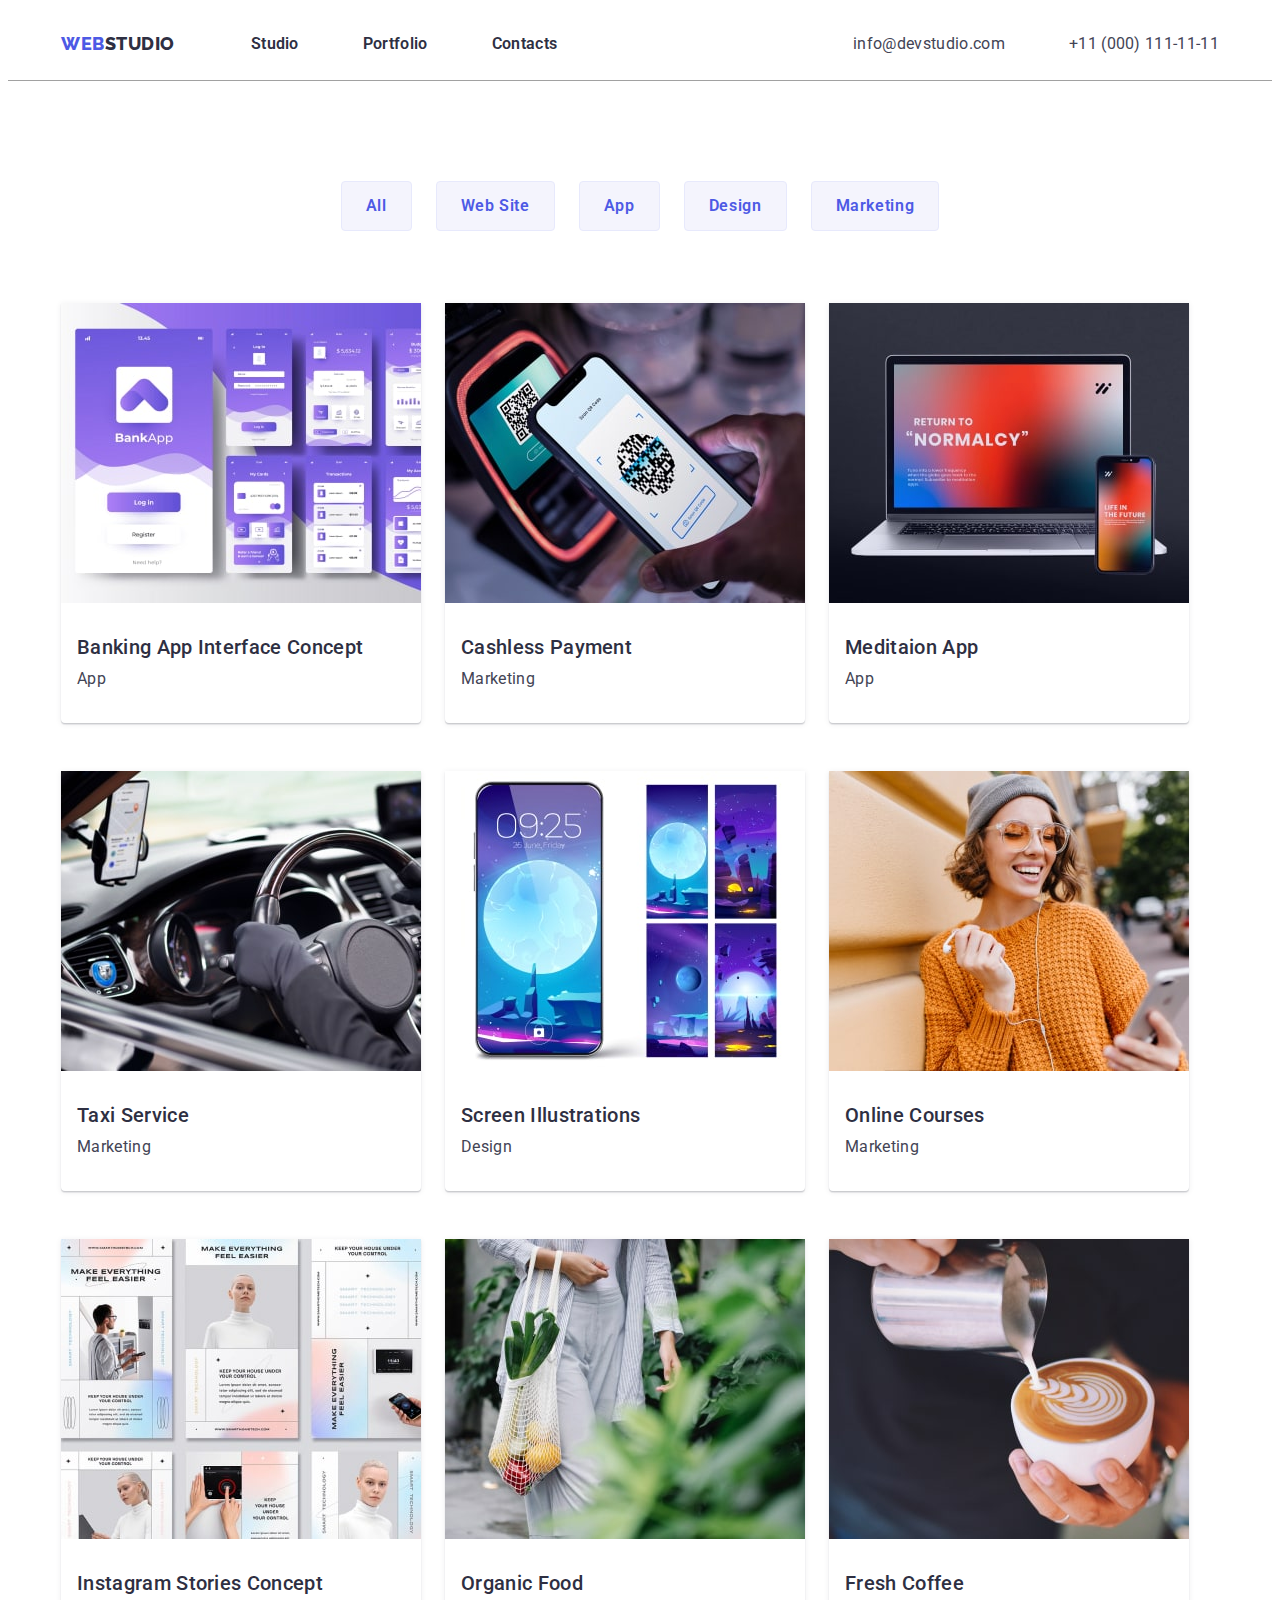
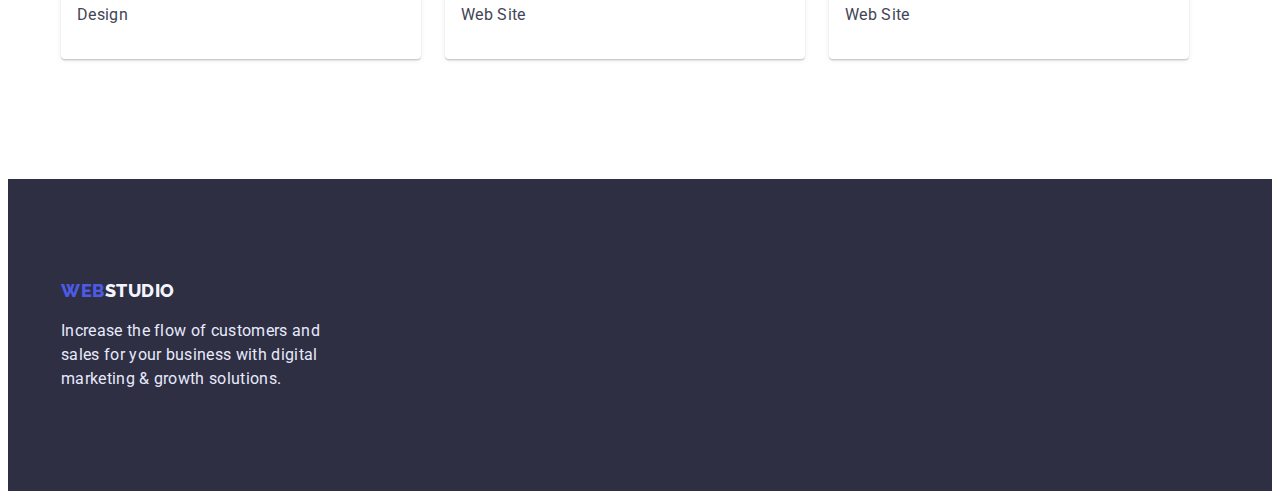
==== portfolio.html @ 4dc15dc6 "create" ====
<!DOCTYPE html>
<html lang="en">
  <head>
    <meta charset="UTF-8" />
    <meta http-equiv="X-UA-Compatible" content="IE=edge" />
    <meta name="viewport" content="width=device-width, initial-scale=1.0" />
    <title>Document</title>
    <link rel="preconnect" href="https://fonts.googleapis.com" />
    <link rel="preconnect" href="https://fonts.gstatic.com" crossorigin />
    <link
      href="https://fonts.googleapis.com/css2?family=Raleway:wght@800&family=Roboto:wght@400;500;700;900&display=swap"
      rel="stylesheet"
    />
    <link
      rel="stylesheet"
      href="https://cdnjs.cloudflare.com/ajax/libs/modern-normalize/1.1.0/modern-normalize.min.css"
      integrity="sha512-wpPYUAdjBVSE4KJnH1VR1HeZfpl1ub8YT/NKx4PuQ5NmX2tKuGu6U/JRp5y+Y8XG2tV+wKQpNHVUX03MfMFn9Q=="
      crossorigin="anonymous"
      referrerpolicy="no-referrer"
    />
    <link rel="stylesheet" href="css/styles.css" />
  </head>

  <body>
    <header class="header">
      <div class="container header-container">
        <nav class="nav-menu">
          <a href="./index.html" class="logo link"
            ><span class="accent">Web</span>Studio</a
          >
          <ul class="menu list">
            <li class="menu-item">
              <a href="./index.html" class="menu-item-link link">Studio</a>
            </li>
            <li class="menu-item">
              <a href="./portfolio.html" class="menu-item-link link"
                >Portfolio</a
              >
            </li>
            <li class="menu-item">
              <a href="#" class="menu-item-link link">Contacts</a>
            </li>
          </ul>
        </nav>
        <address class="address">
          <ul class="contact list">
            <li class="contact-item">
              <a href="mailto:info@devstudio.com" class="contact-item-link link"
                >info@devstudio.com</a
              >
            </li>
            <li class="contact-item">
              <a href="tel:+110001111111" class="contact-item-link link"
                >+11 (000) 111-11-11</a
              >
            </li>
          </ul>
        </address>
      </div>
    </header>
    <main>
      <section class="filter">
        <div class="container">
          <ul class="filter-list list">
            <li class="filter-list-item">
              <button type="button" class="btn-filter">All</button>
            </li>
            <li class="filter-list-item">
              <button type="button" class="btn-filter">Web Site</button>
            </li>
            <li class="filter-list-item">
              <button type="button" class="btn-filter">App</button>
            </li>
            <li class="filter-list-item">
              <button type="button" class="btn-filter">Design</button>
            </li>
            <li class="filter-list-item">
              <button type="button" class="btn-filter">Marketing</button>
            </li>
          </ul>

          <ul class="list wrap">
            <li class="card filter-card-width">
              <img
                src="images/banking-app-interface-concept.jpg"
                alt=""
                class="img"
                width="360"
              />
              <div class="text-filter-card">
                <h3 class="list-title">Banking App Interface Concept</h3>
                <p class="text">App</p>
              </div>
            </li>
            <li class="card filter-card-width">
              <img
                src="images/cashless-payment.jpg"
                alt=""
                class="img"
                width="360"
              />
              <div class="text-filter-card">
                <h3 class="list-title">Cashless Payment</h3>
                <p class="text">Marketing</p>
              </div>
            </li>
            <li class="card filter-card-width">
              <img
                src="images/meditaion-app.jpg"
                alt=""
                class="img"
                width="360"
              />
              <div class="text-filter-card">
                <h3 class="list-title">Meditaion App</h3>
                <p class="text">App</p>
              </div>
            </li>
            <li class="card filter-card-width">
              <img
                src="images/taxi-service.jpg"
                alt=""
                class="img"
                width="360"
              />
              <div class="text-filter-card">
                <h3 class="list-title">Taxi Service</h3>
                <p class="text">Marketing</p>
              </div>
            </li>
            <li class="card filter-card-width">
              <img
                src="images/screen-illustrations.jpg"
                alt=""
                class="img"
                width="360"
              />
              <div class="text-filter-card">
                <h3 class="list-title">Screen Illustrations</h3>
                <p class="text">Design</p>
              </div>
            </li>
            <li class="card filter-card-width">
              <img
                src="images/online-courses.jpg"
                alt=""
                class="img"
                width="360"
              />
              <div class="text-filter-card">
                <h3 class="list-title">Online Courses</h3>
                <p class="text">Marketing</p>
              </div>
            </li>
            <li class="card filter-card-width">
              <img
                src="images/instagram-stories-concept.jpg"
                alt=""
                class="img"
                width="360"
              />
              <div class="text-filter-card">
                <h3 class="list-title">Instagram Stories Concept</h3>
                <p class="text">Design</p>
              </div>
            </li>
            <li class="card filter-card-width">
              <img
                src="images/organic-food.jpg"
                alt=""
                class="img"
                width="360"
              />
              <div class="text-filter-card">
                <h3 class="list-title">Organic Food</h3>
                <p class="text">Web Site</p>
              </div>
            </li>
            <li class="card filter-card-width">
              <img
                src="images/fresh-coffee.jpg"
                alt=""
                class="img"
                width="360"
              />
              <div class="text-filter-card">
                <h3 class="list-title">Fresh Coffee</h3>
                <p class="text">Web Site</p>
              </div>
            </li>
          </ul>
        </div>
      </section>
    </main>
    <footer class="footer">
      <div class="container">
        <a href="./index.html" class="logo link"
          ><span class="accent">Web</span
          ><span class="accent-light">Studio</span>
        </a>
        <p class="text footer-color-text">
          Increase the flow of customers and sales for your business with
          digital marketing & growth solutions.
        </p>
      </div>
    </footer>
  </body>
</html>
---- css/styles.css ----
/*========================UTILITY====================*/
:root {
  --main-dark-color: #2e2f42;
  --main-light-color: #f4f4fd;
  --color-hover-effect: #404bbf;
}
body {
  font-family: "Roboto", sans-serif;
  letter-spacing: 0.02em;
  color: #434455;
}

h1,
h2,
h3,
h4,
p {
  margin: 0;
}
ul,
ol {
  margin: 0;
  padding-left: 0;
}
button {
  cursor: pointer;
}

.list {
  list-style: none;
  display: flex;
  column-gap: 24px;
}
.link {
  text-decoration: none;
}

.visually-hidden {
  position: absolute;
  white-space: nowrap;
  width: 1px;
  height: 1px;
  overflow: hidden;
  border: 0;
  padding: 0;
  clip: rect(0 0 0 0);
  clip-path: inset(50%);
  margin: -1px;
}
.container {
  max-width: 1158px;
  margin: 0 auto;
  padding: 0 15px;
}
.section {
  padding-top: 120px;
  padding-bottom: 120px;
}
.section-img-only {
  padding-bottom: 120px;
}
.wrap {
  flex-wrap: wrap;
  margin-top: 72px;
  row-gap: 48px;
}
.img {
  display: block;
  height: auto;
}
/*========================/UTILITY====================*/

/*========================LOGO====================*/
.logo {
  font-family: "Raleway";
  font-weight: 800;
  font-size: 18px;
  line-height: 24px;
  letter-spacing: 0.03em;
  text-transform: uppercase;
  color: var(--main-dark-color);
}
.accent {
  color: #4d5ae5;
}
.accent-light {
  color: var(--main-light-color);
}
/*========================/LOGO====================*/

/*========================NAVIGATION====================*/
.header {
  border-bottom: 1px solid rgba(0, 0, 0, 0.368);
  padding: 24px 0;
}
.header-container {
  display: flex;
  /* justify-content: space-between; */
  align-items: center;
}
.nav-menu {
  display: flex;
}
.menu {
  display: flex;
  margin-left: 76px;
}
.menu-item:not(:first-child) {
  margin-left: 40px;
}
.menu-item-link {
  font-weight: 600;
  font-size: 16px;
  line-height: calc(24 / 16);
  color: var(--main-dark-color);
}
.menu-item-link:hover,
.menu-item-link:focus {
  color: var(--color-hover-effect);
  /* text-decoration: underline; */
}
.address {
  margin-left: auto;
}
.contact {
  display: flex;
}
.contact-item:first-child {
  margin-right: 40px;
}

.contact-item-link {
  font-style: normal;
  font-size: 16px;
  line-height: calc(24 / 16);
  color: #434455;
}
.contact-item-link:hover,
.contact-item-link:focus {
  color: var(--color-hover-effect);
}
/*========================/NAVIGATION====================*/

/*========================HERO====================*/

.hero {
  background-color: var(--main-dark-color);
  padding-top: 188px;
  padding-bottom: 188px;
}

.hero-title {
  font-weight: 600;
  font-size: 56px;
  line-height: calc(60 / 56);
  text-align: center;
  color: #ffffff;
  max-width: 490px;
  margin: 0 auto 48px auto;
}
.modal-btn {
  font-family: inherit;
  background-color: #4d5ae5;
  font-weight: 600;
  font-size: 16px;
  line-height: calc(19 / 16);
  letter-spacing: 0.04em;
  color: #ffffff;
  border-radius: 4px;
  padding: 16px 32px;
  min-width: 180px;
}
.modal-btn-center {
  text-align: center;
}
.modal-btn:hover,
.modal-btn:focus {
  background-color: var(--color-hover-effect);
}
/*========================/HERO====================*/

/*========================TEXT STYLE====================*/

.title {
  font-weight: 600;
  font-size: 36px;
  line-height: calc(40 / 36);
  text-align: center;
  text-transform: capitalize;
  margin-bottom: 72px;
  /* padding-top: 120px; */

  color: var(--main-dark-color);
}

.list-title {
  font-weight: 500;
  font-size: 20px;
  line-height: calc(24 / 20);
  color: var(--main-dark-color);
  margin-bottom: 8px;
}
.text {
  font-size: 16px;
  line-height: calc(24 / 16);
}

/*========================/TEXT STYLE====================*/

/*========================FILTER====================*/
.filter{
  padding-top: 100px;
  padding-bottom: 120px;
}

.filter-list {
  justify-content: center;
}
.btn-filter {
  font-family: inherit;
  font-weight: 600;
  font-size: 16px;
  line-height: calc(24 / 16);
  text-align: center;
  letter-spacing: 0.04em;
  color: #4d5ae5;
  background-color: var(--main-light-color);
  border: 1px solid #e7e9fc;
  border-radius: 4px;
  cursor: pointer;
  padding: 12px 24px;
}
.btn-filter:hover,
.btn-filter:focus {
  background: var(--color-hover-effect);
  color: #ffffff;
}
.text-filter-card {
  padding-left: 16px;
  padding-top: 32px;
  padding-bottom: 32px;
}
/*========================/FILTER====================*/

/*========================FOOTER====================*/
.footer {
  background-color: var(--main-dark-color);
  padding: 100px 0;
}
.footer-color-text {
  margin-top: 16px;
  color: #e7e9fc;
  width: 264px;
}
/*========================/FOOTER====================*/

/*========================TEAM CARD====================*/
.team-card-bg {
  background-color: var(--main-light-color);
}
.card {
  background-color: #fff;
  box-shadow: 0px 1px 6px rgba(46, 47, 66, 0.08),
    0px 1px 1px rgba(46, 47, 66, 0.16), 0px 2px 1px rgba(46, 47, 66, 0.08);
  border-radius: 0px 0px 4px 4px;
}
.team-card-width {
  flex-basis: calc((100% - 72px) / 4);
}
.filter-card-width {
  flex-basis: calc((100% - 96px) / 3);
}
.team-card-text {
  padding-top: 32px;
  padding-bottom: 32px;
  text-align: center;
}

/*========================/TEAM CARD====================*/
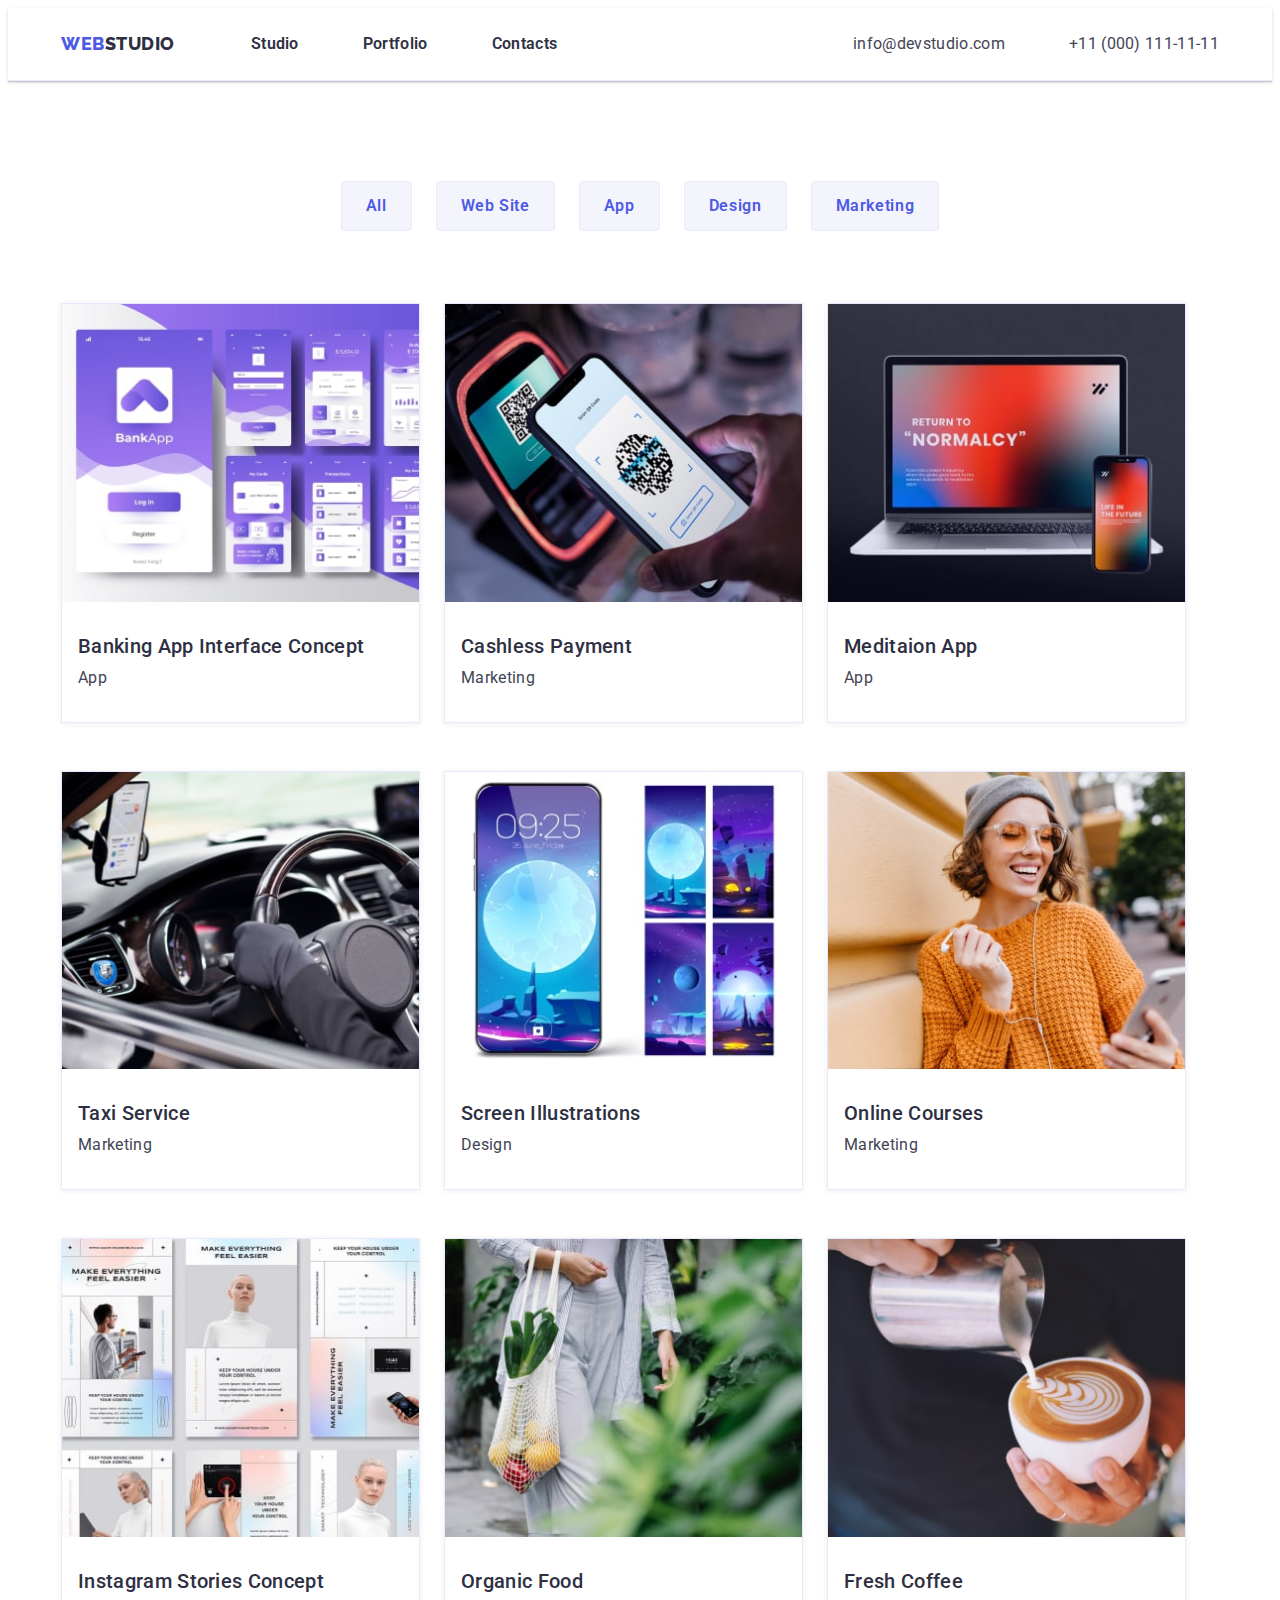
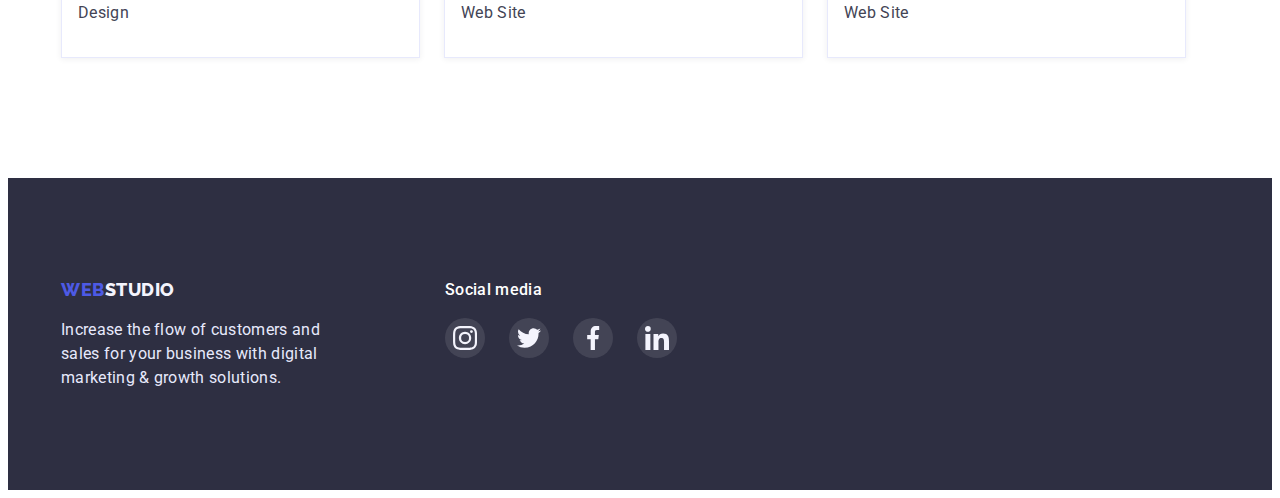
==== commit e468b9db: "finish" ====
--- a/portfolio.html
+++ b/portfolio.html
@@ -80,108 +80,108 @@
           </ul>
 
           <ul class="list wrap">
-            <li class="card filter-card-width">
+            <li class="card-filter">
               <img
                 src="images/banking-app-interface-concept.jpg"
                 alt=""
                 class="img"
-                width="360"
+                width="357"
               />
               <div class="text-filter-card">
                 <h3 class="list-title">Banking App Interface Concept</h3>
                 <p class="text">App</p>
               </div>
             </li>
-            <li class="card filter-card-width">
+            <li class="card-filter">
               <img
                 src="images/cashless-payment.jpg"
                 alt=""
                 class="img"
-                width="360"
+                width="357"
               />
               <div class="text-filter-card">
                 <h3 class="list-title">Cashless Payment</h3>
                 <p class="text">Marketing</p>
               </div>
             </li>
-            <li class="card filter-card-width">
+            <li class="card-filter">
               <img
                 src="images/meditaion-app.jpg"
                 alt=""
                 class="img"
-                width="360"
+                width="357"
               />
               <div class="text-filter-card">
                 <h3 class="list-title">Meditaion App</h3>
                 <p class="text">App</p>
               </div>
             </li>
-            <li class="card filter-card-width">
+            <li class="card-filter">
               <img
                 src="images/taxi-service.jpg"
                 alt=""
                 class="img"
-                width="360"
+                width="357"
               />
               <div class="text-filter-card">
                 <h3 class="list-title">Taxi Service</h3>
                 <p class="text">Marketing</p>
               </div>
             </li>
-            <li class="card filter-card-width">
+            <li class="card-filter">
               <img
                 src="images/screen-illustrations.jpg"
                 alt=""
                 class="img"
-                width="360"
+                width="357"
               />
               <div class="text-filter-card">
                 <h3 class="list-title">Screen Illustrations</h3>
                 <p class="text">Design</p>
               </div>
             </li>
-            <li class="card filter-card-width">
+            <li class="card-filter">
               <img
                 src="images/online-courses.jpg"
                 alt=""
                 class="img"
-                width="360"
+                width="357"
               />
               <div class="text-filter-card">
                 <h3 class="list-title">Online Courses</h3>
                 <p class="text">Marketing</p>
               </div>
             </li>
-            <li class="card filter-card-width">
+            <li class="card-filter">
               <img
                 src="images/instagram-stories-concept.jpg"
                 alt=""
                 class="img"
-                width="360"
+                width="357"
               />
               <div class="text-filter-card">
                 <h3 class="list-title">Instagram Stories Concept</h3>
                 <p class="text">Design</p>
               </div>
             </li>
-            <li class="card filter-card-width">
+            <li class="card-filter">
               <img
                 src="images/organic-food.jpg"
                 alt=""
                 class="img"
-                width="360"
+                width="357"
               />
               <div class="text-filter-card">
                 <h3 class="list-title">Organic Food</h3>
                 <p class="text">Web Site</p>
               </div>
             </li>
-            <li class="card filter-card-width">
+            <li class="card-filter">
               <img
                 src="images/fresh-coffee.jpg"
                 alt=""
                 class="img"
-                width="360"
+                width="357"
               />
               <div class="text-filter-card">
                 <h3 class="list-title">Fresh Coffee</h3>
@@ -192,17 +192,54 @@
         </div>
       </section>
     </main>
+  <!-- ========================FOOTER==================== -->
     <footer class="footer">
-      <div class="container">
-        <a href="./index.html" class="logo link"
-          ><span class="accent">Web</span
-          ><span class="accent-light">Studio</span>
-        </a>
-        <p class="text footer-color-text">
-          Increase the flow of customers and sales for your business with
-          digital marketing & growth solutions.
-        </p>
+      <div class="container footer-container">
+        <div>
+          <a href="./index.html" class="logo link"
+            ><span class="accent">Web</span
+            ><span class="accent-light">Studio</span>
+          </a>
+          <p class="text footer-color-text">
+            Increase the flow of customers and sales for your business with
+            digital marketing & growth solutions.
+          </p>
+        </div>
+        <div class="social-media">
+          <p class="media">Social media</p>
+          <ul class="list">
+            <li>
+              <a href="" class="footer-icon-container">
+                <svg height="24" width="24">
+                  <use href="./images/icons.svg#icon-instagram"></use>
+                </svg>
+              </a>
+            </li>
+            <li>
+              <a href="" class="footer-icon-container">
+                <svg height="24" width="24">
+                  <use href="./images/icons.svg#icon-twitter"></use>
+                </svg>
+              </a>
+            </li>
+            <li>
+              <a href="" class="footer-icon-container">
+                <svg height="24" width="24">
+                  <use href="./images/icons.svg#icon-facebook"></use>
+                </svg>
+              </a>
+            </li>
+            <li>
+              <a href="" class="footer-icon-container">
+                <svg height="24" width="24">
+                  <use href="./images/icons.svg#icon-linkedin"></use>
+                </svg>
+              </a>
+            </li>
+          </ul>
+        </div>
       </div>
     </footer>
+    <!-- ========================/FOOTER==================== -->
   </body>
 </html>
--- a/css/styles.css
+++ b/css/styles.css
@@ -90,8 +90,10 @@
 
 /*========================NAVIGATION====================*/
 .header {
-  border-bottom: 1px solid rgba(0, 0, 0, 0.368);
+  border-bottom: 1px solid #e7e9fc;
   padding: 24px 0;
+  box-shadow: 0px 2px 1px rgba(46, 47, 66, 0.08),
+    0px 1px 1px rgba(46, 47, 66, 0.16), 0px 1px 6px rgba(46, 47, 66, 0.08);
 }
 .header-container {
   display: flex;
@@ -144,7 +146,15 @@
 /*========================HERO====================*/
 
 .hero {
-  background-color: var(--main-dark-color);
+  background-image: linear-gradient(
+      rgba(46, 47, 66, 0.7),
+      rgba(46, 47, 66, 0.7)
+    ),
+    url(../images/people-office.png);
+  background-repeat: no-repeat;
+  background-size: cover;
+  /* background: rgba(46, 47, 66, 0.7); */
+  /* background-color: var(--main-dark-color); */
   padding-top: 188px;
   padding-bottom: 188px;
 }
@@ -169,6 +179,7 @@
   border-radius: 4px;
   padding: 16px 32px;
   min-width: 180px;
+  border: 0;
 }
 .modal-btn-center {
   text-align: center;
@@ -208,7 +219,7 @@
 /*========================/TEXT STYLE====================*/
 
 /*========================FILTER====================*/
-.filter{
+.filter {
   padding-top: 100px;
   padding-bottom: 120px;
 }
@@ -252,6 +263,33 @@
   color: #e7e9fc;
   width: 264px;
 }
+.media {
+  color: #fff;
+  margin-bottom: 16px;
+  font-weight: 500;
+  font-size: 16px;
+  line-height: 24px;
+}
+.footer-container {
+  display: flex;
+}
+.footer-icon-container {
+  display: flex;
+  justify-content: center;
+  align-items: center;
+  fill: var(--main-light-color);
+  background-color: rgba(255, 255, 255, 0.1);
+  border-radius: 50%;
+  height: 40px;
+  width: 40px;
+}
+.footer-icon-container:hover,
+.footer-icon-container:focus {
+  background-color: #31d0aa;
+}
+.social-media {
+  margin-left: 120px;
+}
 /*========================/FOOTER====================*/
 
 /*========================TEAM CARD====================*/
@@ -264,12 +302,23 @@
     0px 1px 1px rgba(46, 47, 66, 0.16), 0px 2px 1px rgba(46, 47, 66, 0.08);
   border-radius: 0px 0px 4px 4px;
 }
+.card-filter {
+  border: 1px solid #e7e9fc;
+  box-shadow: 0px 1px 6px rgba(46, 47, 66, 0.08);
+  flex-basis: calc((100% - 96px) / 3);
+  cursor: pointer;
+}
+.card-filter:hover,
+.card-filter:focus {
+  border: 0.5px solid #f4f4fd;
+  box-shadow: 0px 1px 6px rgba(46, 47, 66, 0.08),
+    0px 1px 1px rgba(46, 47, 66, 0.16), 0px 2px 1px rgba(46, 47, 66, 0.08);
+  
+}
 .team-card-width {
   flex-basis: calc((100% - 72px) / 4);
 }
-.filter-card-width {
-  flex-basis: calc((100% - 96px) / 3);
-}
+
 .team-card-text {
   padding-top: 32px;
   padding-bottom: 32px;
@@ -277,3 +326,51 @@
 }
 
 /*========================/TEAM CARD====================*/
+.big-svg {
+  background-color: #f4f4fd;
+  display: flex;
+  justify-content: center;
+  align-items: center;
+  height: 112px;
+  width: 264px;
+  margin-bottom: 8px;
+}
+.list-icon {
+  justify-content: center;
+  margin-top: 8px;
+}
+.icon-container {
+  display: flex;
+  justify-content: center;
+  align-items: center;
+  fill: var(--main-light-color);
+  background-color: #4d5ae5;
+  border-radius: 50%;
+  height: 40px;
+  width: 40px;
+}
+.icon-container:hover,
+.icon-container:focus {
+  background-color: #404bbf;
+}
+.list-client {
+  margin: 0 auto;
+}
+.client-container {
+  display: flex;
+  justify-content: center;
+  align-items: center;
+  border: 1px solid #8e8f99;
+  fill: #8e8f99;
+  border-radius: 4px;
+  width: 168px;
+  height: 88px;
+}
+.client-container:hover,
+.client-container:focus {
+  border-color: #404bbf;
+}
+.client-container > svg:hover,
+.client-container > svg:focus {
+  fill: #404bbf;
+}
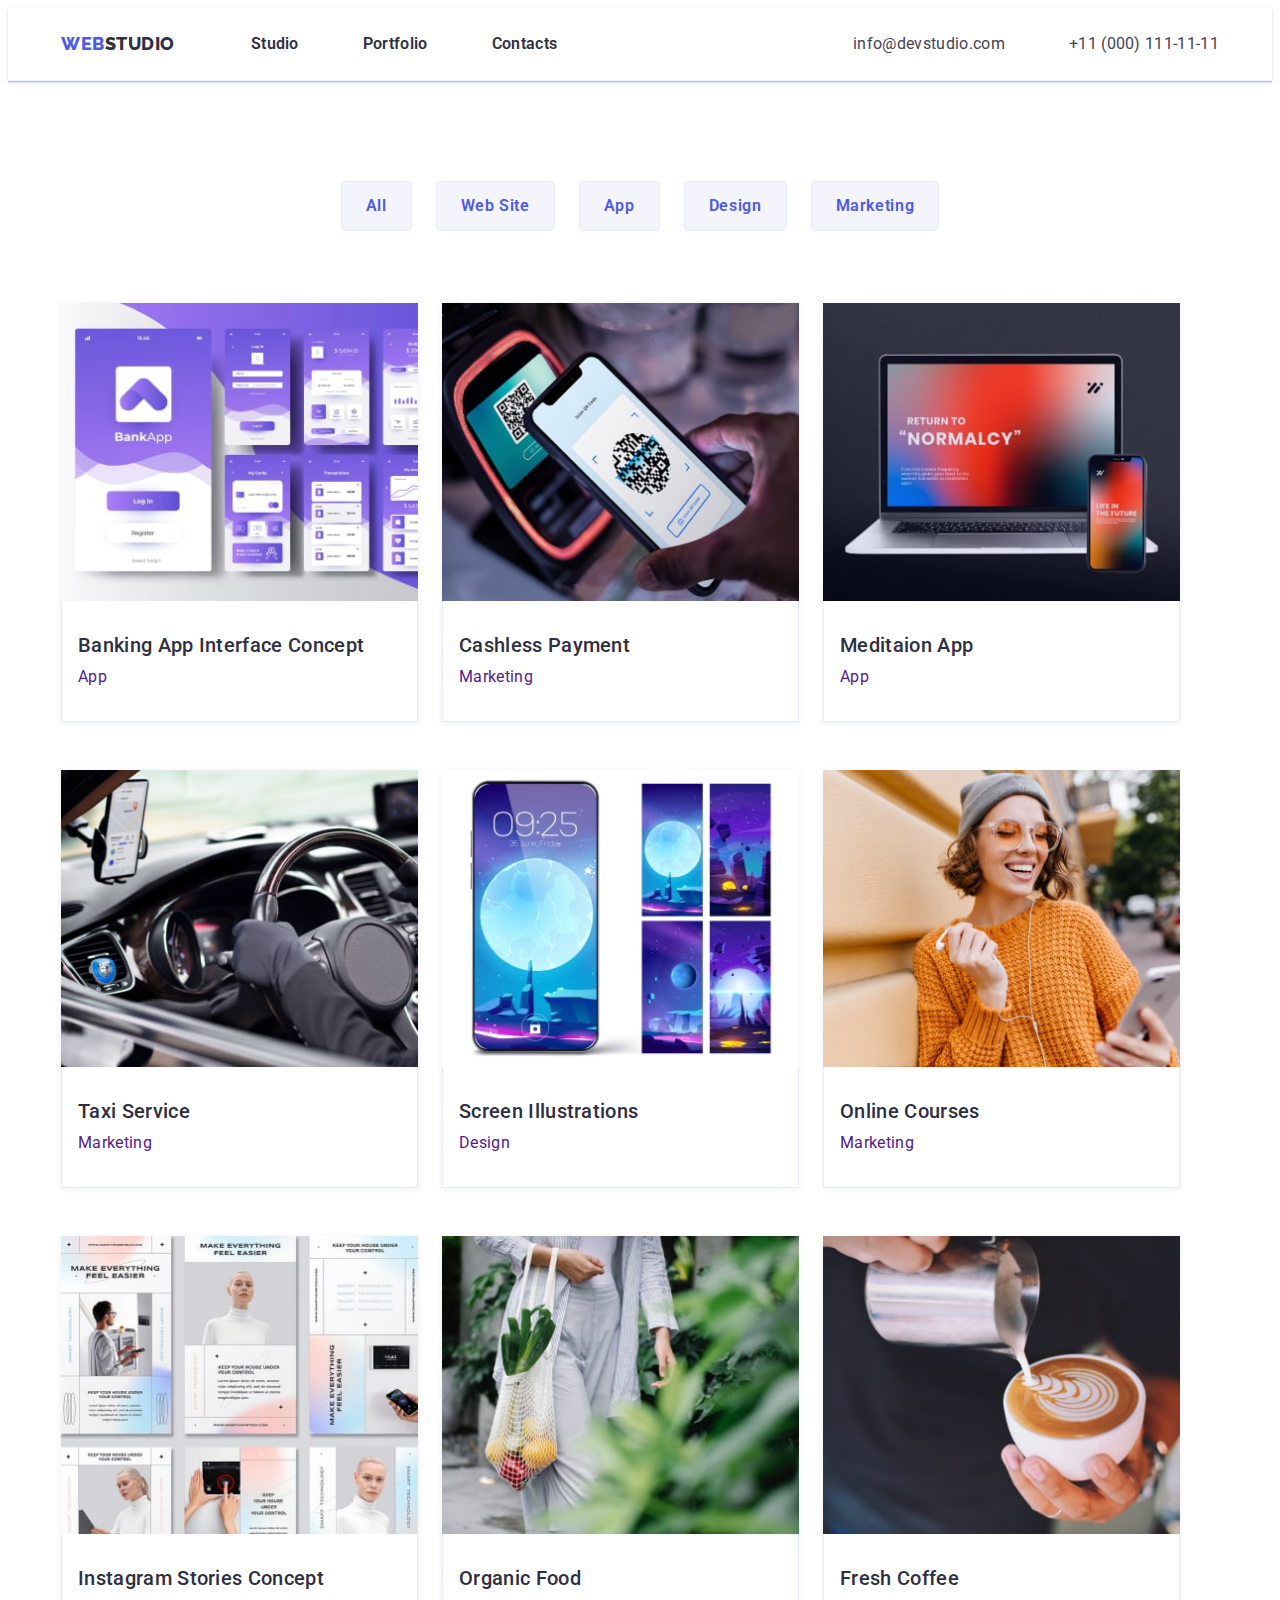
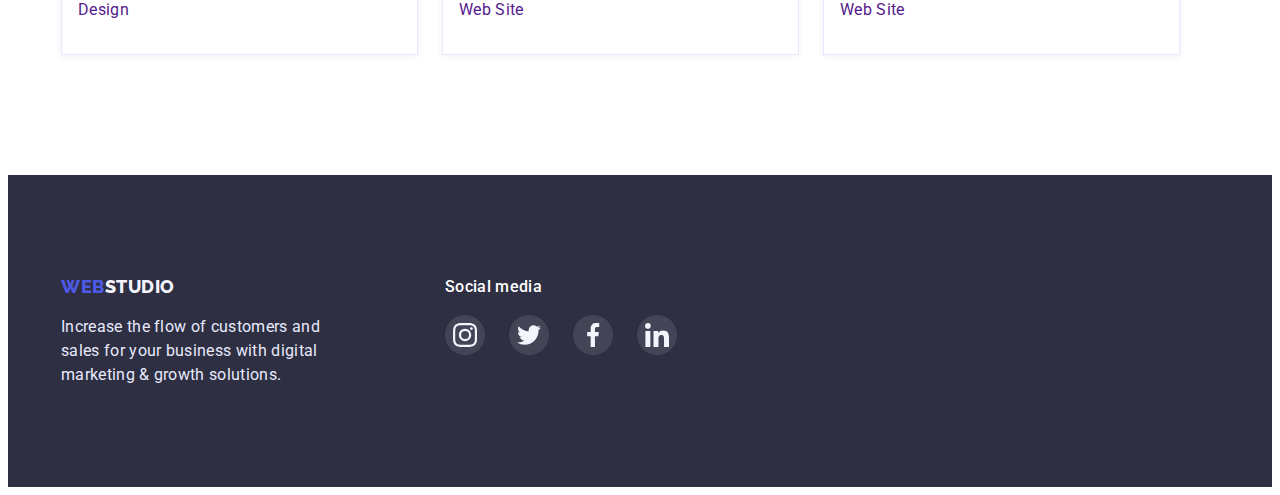
==== commit 369e0810: "fix hero section + shadow on buttons" ====
--- a/portfolio.html
+++ b/portfolio.html
@@ -81,118 +81,136 @@
 
           <ul class="list wrap">
             <li class="card-filter">
-              <img
-                src="images/banking-app-interface-concept.jpg"
-                alt=""
-                class="img"
-                width="357"
-              />
-              <div class="text-filter-card">
-                <h3 class="list-title">Banking App Interface Concept</h3>
-                <p class="text">App</p>
-              </div>
-            </li>
-            <li class="card-filter">
-              <img
-                src="images/cashless-payment.jpg"
-                alt=""
-                class="img"
-                width="357"
-              />
-              <div class="text-filter-card">
-                <h3 class="list-title">Cashless Payment</h3>
-                <p class="text">Marketing</p>
-              </div>
-            </li>
-            <li class="card-filter">
-              <img
-                src="images/meditaion-app.jpg"
-                alt=""
-                class="img"
-                width="357"
-              />
-              <div class="text-filter-card">
-                <h3 class="list-title">Meditaion App</h3>
-                <p class="text">App</p>
-              </div>
-            </li>
-            <li class="card-filter">
-              <img
-                src="images/taxi-service.jpg"
-                alt=""
-                class="img"
-                width="357"
-              />
-              <div class="text-filter-card">
-                <h3 class="list-title">Taxi Service</h3>
-                <p class="text">Marketing</p>
-              </div>
-            </li>
-            <li class="card-filter">
-              <img
-                src="images/screen-illustrations.jpg"
-                alt=""
-                class="img"
-                width="357"
-              />
-              <div class="text-filter-card">
-                <h3 class="list-title">Screen Illustrations</h3>
-                <p class="text">Design</p>
-              </div>
-            </li>
-            <li class="card-filter">
-              <img
-                src="images/online-courses.jpg"
-                alt=""
-                class="img"
-                width="357"
-              />
-              <div class="text-filter-card">
-                <h3 class="list-title">Online Courses</h3>
-                <p class="text">Marketing</p>
-              </div>
-            </li>
-            <li class="card-filter">
-              <img
-                src="images/instagram-stories-concept.jpg"
-                alt=""
-                class="img"
-                width="357"
-              />
-              <div class="text-filter-card">
-                <h3 class="list-title">Instagram Stories Concept</h3>
-                <p class="text">Design</p>
-              </div>
-            </li>
-            <li class="card-filter">
-              <img
-                src="images/organic-food.jpg"
-                alt=""
-                class="img"
-                width="357"
-              />
-              <div class="text-filter-card">
-                <h3 class="list-title">Organic Food</h3>
-                <p class="text">Web Site</p>
-              </div>
-            </li>
-            <li class="card-filter">
-              <img
-                src="images/fresh-coffee.jpg"
-                alt=""
-                class="img"
-                width="357"
-              />
-              <div class="text-filter-card">
-                <h3 class="list-title">Fresh Coffee</h3>
-                <p class="text">Web Site</p>
-              </div>
+              <a href="" class="link">
+                <img
+                  src="images/banking-app-interface-concept.jpg"
+                  alt=""
+                  class="img"
+                  width="357"
+                />
+                <div class="text-filter-card">
+                  <h3 class="list-title">Banking App Interface Concept</h3>
+                  <p class="text">App</p>
+                </div>
+              </a>
+            </li>
+            <li class="card-filter">
+              <a href="" class="link">
+                <img
+                  src="images/cashless-payment.jpg"
+                  alt=""
+                  class="img"
+                  width="357"
+                />
+                <div class="text-filter-card">
+                  <h3 class="list-title">Cashless Payment</h3>
+                  <p class="text">Marketing</p>
+                </div>
+              </a>
+            </li>
+            <li class="card-filter">
+              <a href="" class="link">
+                <img
+                  src="images/meditaion-app.jpg"
+                  alt=""
+                  class="img"
+                  width="357"
+                />
+                <div class="text-filter-card">
+                  <h3 class="list-title">Meditaion App</h3>
+                  <p class="text">App</p>
+                </div>
+              </a>
+            </li>
+            <li class="card-filter">
+              <a href="" class="link">
+                <img
+                  src="images/taxi-service.jpg"
+                  alt=""
+                  class="img"
+                  width="357"
+                />
+                <div class="text-filter-card">
+                  <h3 class="list-title">Taxi Service</h3>
+                  <p class="text">Marketing</p>
+                </div>
+              </a>
+            </li>
+            <li class="card-filter">
+              <a href="" class="link">
+                <img
+                  src="images/screen-illustrations.jpg"
+                  alt=""
+                  class="img"
+                  width="357"
+                />
+                <div class="text-filter-card">
+                  <h3 class="list-title">Screen Illustrations</h3>
+                  <p class="text">Design</p>
+                </div>
+              </a>
+            </li>
+            <li class="card-filter">
+              <a href="" class="link">
+                <img
+                  src="images/online-courses.jpg"
+                  alt=""
+                  class="img"
+                  width="357"
+                />
+                <div class="text-filter-card">
+                  <h3 class="list-title">Online Courses</h3>
+                  <p class="text">Marketing</p>
+                </div>
+              </a>
+            </li>
+            <li class="card-filter">
+              <a href="" class="link">
+                <img
+                  src="images/instagram-stories-concept.jpg"
+                  alt=""
+                  class="img"
+                  width="357"
+                />
+                <div class="text-filter-card">
+                  <h3 class="list-title">Instagram Stories Concept</h3>
+                  <p class="text">Design</p>
+                </div>
+              </a>
+            </li>
+            <li class="card-filter">
+              <a href="" class="link">
+                <img
+                  src="images/organic-food.jpg"
+                  alt=""
+                  class="img"
+                  width="357"
+                />
+                <div class="text-filter-card">
+                  <h3 class="list-title">Organic Food</h3>
+                  <p class="text">Web Site</p>
+                </div>
+              </a>
+            </li>
+            <li class="card-filter">
+              <a href="" class="link">
+                <img
+                  src="images/fresh-coffee.jpg"
+                  alt=""
+                  class="img"
+                  width="357"
+                />
+                <div class="text-filter-card">
+                  <h3 class="list-title">Fresh Coffee</h3>
+                  <p class="text">Web Site</p>
+                </div>
+              </a>
             </li>
           </ul>
         </div>
       </section>
     </main>
-  <!-- ========================FOOTER==================== -->
+    <!-- ========================FOOTER==================== -->
     <footer class="footer">
       <div class="container footer-container">
         <div>
--- a/css/styles.css
+++ b/css/styles.css
@@ -152,9 +152,9 @@
     ),
     url(../images/people-office.png);
   background-repeat: no-repeat;
-  background-size: cover;
-  /* background: rgba(46, 47, 66, 0.7); */
-  /* background-color: var(--main-dark-color); */
+  background-position: center center;
+  background-size: 1440px, 1440px, cover;
+  background-color: var(--main-dark-color);
   padding-top: 188px;
   padding-bottom: 188px;
 }
@@ -187,6 +187,7 @@
 .modal-btn:hover,
 .modal-btn:focus {
   background-color: var(--color-hover-effect);
+  box-shadow: 0px 4px 4px rgba(0, 0, 0, 0.15);
 }
 /*========================/HERO====================*/
 
@@ -245,11 +246,14 @@
 .btn-filter:focus {
   background: var(--color-hover-effect);
   color: #ffffff;
+  box-shadow: 0px 4px 4px rgba(0, 0, 0, 0.15);
 }
 .text-filter-card {
   padding-left: 16px;
   padding-top: 32px;
   padding-bottom: 32px;
+  border: 1px solid #e7e9fc;
+  border-top: 0;
 }
 /*========================/FILTER====================*/
 
@@ -302,8 +306,16 @@
     0px 1px 1px rgba(46, 47, 66, 0.16), 0px 2px 1px rgba(46, 47, 66, 0.08);
   border-radius: 0px 0px 4px 4px;
 }
+.team-card-width {
+  flex-basis: calc((100% - 72px) / 4);
+}
+
+.team-card-text {
+  padding-top: 32px;
+  padding-bottom: 32px;
+  text-align: center;
+}
 .card-filter {
-  border: 1px solid #e7e9fc;
   box-shadow: 0px 1px 6px rgba(46, 47, 66, 0.08);
   flex-basis: calc((100% - 96px) / 3);
   cursor: pointer;
@@ -313,16 +325,6 @@
   border: 0.5px solid #f4f4fd;
   box-shadow: 0px 1px 6px rgba(46, 47, 66, 0.08),
     0px 1px 1px rgba(46, 47, 66, 0.16), 0px 2px 1px rgba(46, 47, 66, 0.08);
-  
-}
-.team-card-width {
-  flex-basis: calc((100% - 72px) / 4);
-}
-
-.team-card-text {
-  padding-top: 32px;
-  padding-bottom: 32px;
-  text-align: center;
 }
 
 /*========================/TEAM CARD====================*/
@@ -367,10 +369,11 @@
   height: 88px;
 }
 .client-container:hover,
-.client-container:focus {
+.client-container:focus{
   border-color: #404bbf;
 }
-.client-container > svg:hover,
-.client-container > svg:focus {
+.client-container:hover svg,
+.client-container:focus svg {
   fill: #404bbf;
-}
+
+}
